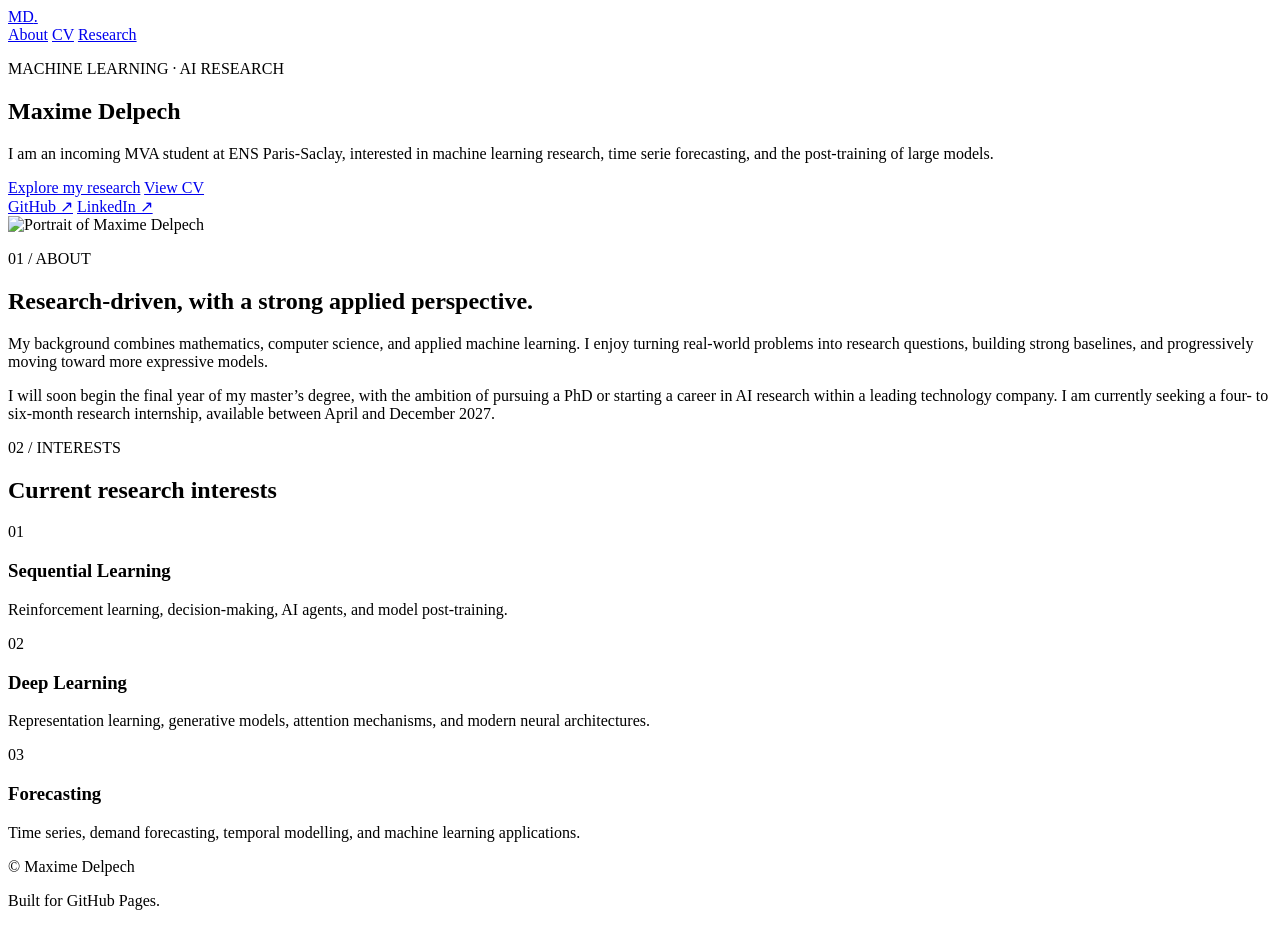
==== index.html @ dcd4242d "change all text" ====
<!DOCTYPE html>
<html lang="en">
<head>
  <meta charset="UTF-8">
  <meta name="viewport" content="width=device-width, initial-scale=1.0">
  <meta name="description" content="Maxime Delpech — Machine Learning and AI Research portfolio.">
  <title>Maxime Delpech — AI Research</title>
  <link rel="preconnect" href="https://fonts.googleapis.com">
  <link rel="preconnect" href="https://fonts.gstatic.com" crossorigin>
  <link href="https://fonts.googleapis.com/css2?family=DM+Mono:wght@400;500&family=Inter:wght@400;500;600&display=swap" rel="stylesheet">
  <link rel="stylesheet" href="styles.css">
</head>
<body>
  <header class="site-header">
    <a class="brand" href="index.html">MD<span>.</span></a>
    <nav aria-label="Main navigation">
      <a class="active" href="index.html">About</a>
      <a href="cv.html">CV</a>
      <a href="research.html">Research</a>
    </nav>
  </header>

  <main>
    <section class="hero">
      <div class="hero-copy">
        <p class="eyebrow">MACHINE LEARNING · AI RESEARCH</p>
        <h1>Maxime Delpech</h1>
        <p class="lead">
          I am an incoming MVA student at ENS Paris-Saclay, interested in
          machine learning research, time serie forecasting,
          and the post-training of large models.
        </p>
        <div class="hero-actions">
          <a class="button primary" href="research.html">Explore my research</a>
          <a class="button secondary" href="cv.html">View CV</a>
        </div>
        <div class="social-links">
          <a href="https://github.com/MDelpech" target="_blank" rel="noreferrer">GitHub ↗</a>
          <a href="https://www.linkedin.com/in/mdelpech/" target="_blank" rel="noreferrer">LinkedIn ↗</a>
        </div>
      </div>

      <div class="portrait-card">
        <img
          class="profile-photo"
          src="./assets/profile.jpg"
          alt="Portrait of Maxime Delpech"
        >
      </div>

    <section class="section-grid">
      <div>
        <p class="section-label">01 / ABOUT</p>
        <h2>Research-driven, with a strong applied perspective.</h2>
      </div>
      <div class="body-copy">
        <p>
          My background combines mathematics, computer science, and applied
          machine learning. I enjoy turning real-world problems into
          research questions, building strong baselines, and progressively
          moving toward more expressive models.
        </p>
        <p>
          I will soon begin the final year of my master’s degree, with the ambition of pursuing a PhD or starting a career in AI research within a leading technology company. I am currently seeking a four- to six-month research internship, available between April and December 2027.
        </p>
      </div>
    </section>

    <section class="cards-section">
      <div class="section-heading">
        <p class="section-label">02 / INTERESTS</p>
        <h2>Current research interests</h2>
      </div>
      <div class="cards three-columns">
        <article class="card">
          <span class="card-index">01</span>
          <h3>Sequential Learning</h3>
          <p>Reinforcement learning, decision-making, AI agents, and model post-training.</p>
        </article>
        <article class="card">
          <span class="card-index">02</span>
          <h3>Deep Learning</h3>
          <p>Representation learning, generative models, attention mechanisms, and modern neural architectures.</p>
        </article>
        <article class="card">
          <span class="card-index">03</span>
          <h3>Forecasting</h3>
          <p>Time series, demand forecasting, temporal modelling, and machine learning applications.
</p>
        </article>
      </div>
    </section>
 <!-- 
    <section class="featured">
      <div>
        <p class="section-label">03 / FEATURED WORK</p>
        <h2>Dish Forecasting with Set-Based Neural Networks</h2>
        <p>
          A research-oriented forecasting project that predicts dish-level
          choice rates while accounting for the composition of the full menu.
        </p>
      </div>
      <a class="text-link" href="research.html">Read the project overview →</a>
    </section> -->
  </main>

  <footer>
    <p>© <span id="year"></span> Maxime Delpech</p>
    <p>Built for GitHub Pages.</p>
  </footer>

  <script src="script.js"></script>
</body>
</html>
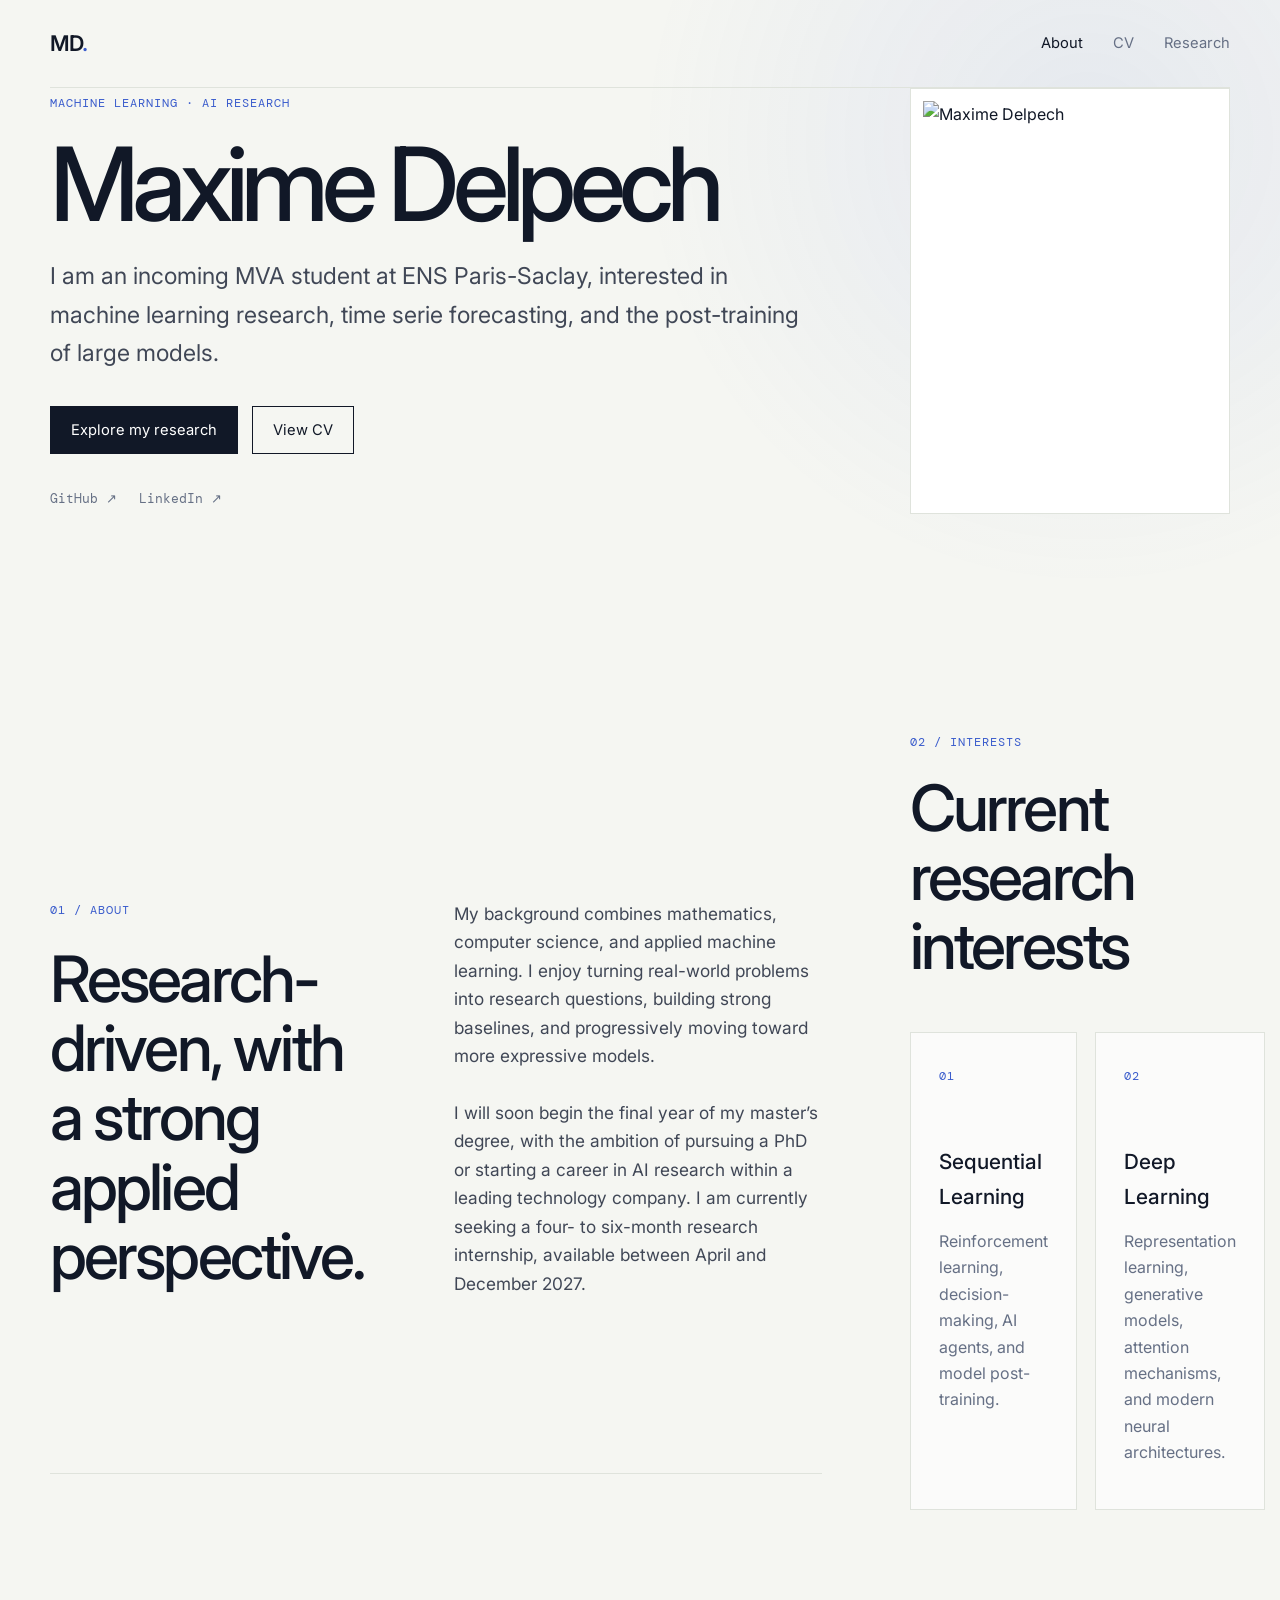
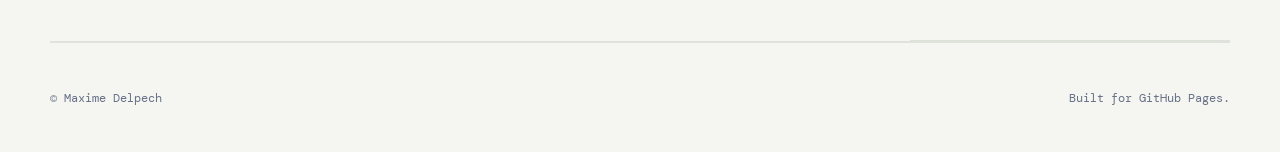
==== commit 797c8290: "add balise in header" ====
--- a/index.html
+++ b/index.html
@@ -1,6 +1,19 @@
 <!DOCTYPE html>
 <html lang="en">
 <head>
+<title>Maxime Delpech | Machine Learning & Applied Mathematics</title>
+
+<meta
+  name="description"
+  content="Personal website of Maxime Delpech, MVA student at ENS Paris-Saclay, interested in machine learning, deep learning and applied mathematics."
+>
+
+<meta name="robots" content="index, follow">
+
+<link rel="canonical" href="https://mdelpech.github.io/website/">
+
+
+
   <meta charset="UTF-8">
   <meta name="viewport" content="width=device-width, initial-scale=1.0">
   <meta name="description" content="Maxime Delpech — Machine Learning and AI Research portfolio.">
@@ -44,7 +57,8 @@
         <img
           class="profile-photo"
           src="./assets/profile.jpg"
-          alt="Portrait of Maxime Delpech"
+          alt="Maxime Delpech"
+          class="profile-picture"
         >
       </div>
 
--- a/styles.css
+++ b/styles.css
@@ -0,0 +1,642 @@
+:root {
+  --bg: #f5f6f2;
+  --surface: #ffffff;
+  --text: #111827;
+  --muted: #667085;
+  --line: #dfe3dc;
+  --accent: #3a5ccc;
+  --accent-soft: #e9edff;
+  --max-width: 1180px;
+}
+
+* {
+  box-sizing: border-box;
+}
+
+html {
+  scroll-behavior: smooth;
+}
+
+body {
+  margin: 0;
+  background:
+    radial-gradient(circle at 85% 8%, rgba(58, 92, 204, 0.09), transparent 28rem),
+    var(--bg);
+  color: var(--text);
+  font-family: "Inter", sans-serif;
+  line-height: 1.65;
+}
+
+a {
+  color: inherit;
+  text-decoration: none;
+}
+
+.site-header {
+  width: min(calc(100% - 40px), var(--max-width));
+  margin: 0 auto;
+  min-height: 88px;
+  display: flex;
+  align-items: center;
+  justify-content: space-between;
+  border-bottom: 1px solid var(--line);
+}
+
+.brand {
+  font-size: 1.35rem;
+  font-weight: 600;
+  letter-spacing: -0.05em;
+}
+
+.brand span {
+  color: var(--accent);
+}
+
+nav {
+  display: flex;
+  gap: 30px;
+}
+
+nav a {
+  color: var(--muted);
+  font-size: 0.92rem;
+}
+
+nav a:hover,
+nav a.active {
+  color: var(--text);
+}
+
+main {
+  width: min(calc(100% - 40px), var(--max-width));
+  margin: 0 auto;
+}
+
+.hero {
+  min-height: 720px;
+  display: grid;
+  grid-template-columns: 1.45fr 0.75fr;
+  align-items: center;
+  gap: 88px;
+  border-bottom: 1px solid var(--line);
+}
+
+.eyebrow,
+.section-label,
+.timeline-date,
+.card-index {
+  margin: 0;
+  font-family: "DM Mono", monospace;
+  font-size: 0.78rem;
+  letter-spacing: 0.08em;
+  text-transform: uppercase;
+  color: var(--accent);
+}
+
+h1,
+h2,
+h3,
+p {
+  margin-top: 0;
+}
+
+h1 {
+  margin-bottom: 24px;
+  font-size: clamp(3.8rem, 8vw, 7.4rem);
+  line-height: 0.96;
+  letter-spacing: -0.065em;
+  font-weight: 500;
+}
+
+.hero .eyebrow {
+  margin-bottom: 22px;
+}
+
+.lead {
+  max-width: 760px;
+  color: #404756;
+  font-size: clamp(1.15rem, 2vw, 1.45rem);
+  line-height: 1.65;
+}
+
+.lead.narrow {
+  max-width: 680px;
+}
+
+.hero-actions {
+  display: flex;
+  gap: 14px;
+  margin-top: 34px;
+  flex-wrap: wrap;
+}
+
+.button {
+  display: inline-flex;
+  align-items: center;
+  justify-content: center;
+  min-height: 48px;
+  padding: 0 20px;
+  border: 1px solid var(--text);
+  font-size: 0.92rem;
+  transition: 160ms ease;
+}
+
+.button.primary {
+  background: var(--text);
+  color: white;
+}
+
+.button.primary:hover {
+  background: var(--accent);
+  border-color: var(--accent);
+}
+
+.button.secondary:hover {
+  background: var(--surface);
+}
+
+.social-links {
+  display: flex;
+  gap: 22px;
+  margin-top: 34px;
+  flex-wrap: wrap;
+  color: var(--muted);
+  font-family: "DM Mono", monospace;
+  font-size: 0.8rem;
+}
+
+.social-links a:hover,
+.text-link:hover,
+.project-links a:hover {
+  color: var(--accent);
+}
+
+.portrait-card {
+  background: var(--surface);
+  border: 1px solid var(--line);
+  padding: 16px;
+}
+
+.portrait-placeholder {
+  aspect-ratio: 4 / 5;
+  display: grid;
+  place-items: center;
+  background:
+    linear-gradient(145deg, rgba(58, 92, 204, 0.13), rgba(255, 255, 255, 0.2)),
+    repeating-linear-gradient(
+      0deg,
+      transparent,
+      transparent 23px,
+      rgba(58, 92, 204, 0.06) 24px
+    );
+}
+
+.portrait-placeholder span {
+  font-family: "DM Mono", monospace;
+  font-size: clamp(3rem, 7vw, 5rem);
+  color: var(--accent);
+}
+
+.portrait-card p {
+  margin: 13px 0 0;
+  color: var(--muted);
+  font-size: 0.78rem;
+  text-align: center;
+}
+
+.section-grid {
+  display: grid;
+  grid-template-columns: 0.9fr 1.1fr;
+  gap: 90px;
+  padding: 130px 0;
+  border-bottom: 1px solid var(--line);
+}
+
+.section-grid h2,
+.section-heading h2,
+.featured h2,
+.page-intro h1 {
+  font-size: clamp(2.2rem, 5vw, 4.4rem);
+  line-height: 1.08;
+  letter-spacing: -0.045em;
+  font-weight: 500;
+}
+
+.section-grid h2 {
+  margin-top: 24px;
+}
+
+.body-copy {
+  color: #404756;
+  font-size: 1.08rem;
+}
+
+.body-copy p + p {
+  margin-top: 28px;
+}
+
+.cards-section {
+  padding: 130px 0;
+  border-bottom: 1px solid var(--line);
+}
+
+.section-heading {
+  margin-bottom: 52px;
+}
+
+.section-heading h2 {
+  margin-top: 20px;
+  margin-bottom: 0;
+}
+
+.cards {
+  display: grid;
+  gap: 18px;
+}
+
+.three-columns {
+  grid-template-columns: repeat(3, 1fr);
+}
+
+.two-columns {
+  grid-template-columns: repeat(2, 1fr);
+}
+
+.card {
+  min-height: 260px;
+  padding: 28px;
+  border: 1px solid var(--line);
+  background: rgba(255, 255, 255, 0.63);
+  transition: transform 160ms ease, border-color 160ms ease;
+}
+
+.card:hover {
+  transform: translateY(-3px);
+  border-color: #b7c2e9;
+}
+
+.card h3 {
+  margin: 58px 0 14px;
+  font-size: 1.3rem;
+  font-weight: 500;
+}
+
+.card p {
+  color: var(--muted);
+}
+
+.featured {
+  display: flex;
+  align-items: end;
+  justify-content: space-between;
+  gap: 50px;
+  padding: 120px 0;
+}
+
+.featured h2 {
+  max-width: 760px;
+  margin: 20px 0;
+}
+
+.featured p {
+  max-width: 690px;
+  color: var(--muted);
+  font-size: 1.05rem;
+}
+
+.text-link,
+.project-links a {
+  font-family: "DM Mono", monospace;
+  font-size: 0.84rem;
+}
+
+footer {
+  width: min(calc(100% - 40px), var(--max-width));
+  margin: 0 auto;
+  min-height: 110px;
+  display: flex;
+  justify-content: space-between;
+  align-items: center;
+  border-top: 1px solid var(--line);
+  color: var(--muted);
+  font-family: "DM Mono", monospace;
+  font-size: 0.76rem;
+}
+
+footer p {
+  margin: 0;
+}
+
+.page-intro {
+  padding: 120px 0 110px;
+  border-bottom: 1px solid var(--line);
+}
+
+.page-intro h1 {
+  max-width: 980px;
+  margin: 24px 0 28px;
+}
+
+.small-note {
+  color: var(--muted);
+  margin-top: 14px;
+  font-size: 0.78rem;
+}
+
+code {
+  background: var(--accent-soft);
+  padding: 2px 6px;
+  border-radius: 3px;
+}
+
+.cv-section {
+  display: grid;
+  grid-template-columns: 240px 1fr;
+  gap: 70px;
+  padding: 100px 0;
+  border-bottom: 1px solid var(--line);
+}
+
+.timeline {
+  display: grid;
+  gap: 55px;
+}
+
+.timeline-item {
+  display: grid;
+  grid-template-columns: 150px 1fr;
+  gap: 30px;
+}
+
+.timeline-item h2,
+.project-list h2 {
+  margin-bottom: 5px;
+  font-size: 1.35rem;
+  font-weight: 500;
+}
+
+.timeline-item p,
+.project-list p,
+.skill-grid p {
+  color: var(--muted);
+}
+
+.muted {
+  color: var(--muted);
+  margin-bottom: 14px;
+}
+
+.project-list {
+  display: grid;
+  gap: 42px;
+}
+
+.project-list article {
+  padding-bottom: 35px;
+  border-bottom: 1px solid var(--line);
+}
+
+.project-list article:last-child {
+  padding-bottom: 0;
+  border-bottom: 0;
+}
+
+.skill-grid {
+  display: grid;
+  grid-template-columns: repeat(3, 1fr);
+  gap: 18px;
+}
+
+.skill-grid > div {
+  padding: 24px;
+  border: 1px solid var(--line);
+  background: rgba(255,255,255,0.55);
+}
+
+.skill-grid h3 {
+  font-size: 1rem;
+  margin-bottom: 12px;
+}
+
+.research-project {
+  display: grid;
+  grid-template-columns: 240px 1fr;
+  gap: 70px;
+  padding: 110px 0;
+  border-bottom: 1px solid var(--line);
+}
+
+.research-meta p + p {
+  margin-top: 18px;
+  color: var(--muted);
+  font-family: "DM Mono", monospace;
+  font-size: 0.76rem;
+}
+
+.research-content h2 {
+  max-width: 800px;
+  margin-bottom: 24px;
+  font-size: clamp(2.2rem, 4vw, 3.7rem);
+  line-height: 1.1;
+  letter-spacing: -0.04em;
+  font-weight: 500;
+}
+
+.project-summary {
+  max-width: 800px;
+  color: #404756;
+  font-size: 1.16rem;
+}
+
+.research-details {
+  display: grid;
+  grid-template-columns: repeat(3, 1fr);
+  gap: 22px;
+  margin: 55px 0 36px;
+}
+
+.research-details h3 {
+  margin-bottom: 10px;
+  font-size: 1rem;
+}
+
+.research-details p {
+  color: var(--muted);
+  font-size: 0.94rem;
+}
+
+.tag-row {
+  display: flex;
+  gap: 9px;
+  flex-wrap: wrap;
+}
+
+.tag-row span {
+  padding: 7px 11px;
+  border: 1px solid var(--line);
+  background: var(--surface);
+  font-family: "DM Mono", monospace;
+  font-size: 0.72rem;
+}
+
+.project-links {
+  display: flex;
+  gap: 26px;
+  margin-top: 35px;
+  flex-wrap: wrap;
+}
+
+.project-links a[aria-disabled="true"] {
+  color: var(--muted);
+  pointer-events: none;
+}
+
+.publication-section {
+  display: grid;
+  grid-template-columns: 240px 1fr;
+  gap: 70px;
+  padding: 110px 0;
+}
+
+.empty-state {
+  padding: 40px;
+  border: 1px dashed #b8c0b5;
+}
+
+.empty-state h2 {
+  margin-bottom: 10px;
+  font-size: 1.4rem;
+  font-weight: 500;
+}
+
+.empty-state p {
+  margin: 0;
+  color: var(--muted);
+}
+
+@media (max-width: 900px) {
+  .hero,
+  .section-grid,
+  .cv-section,
+  .research-project,
+  .publication-section {
+    grid-template-columns: 1fr;
+    gap: 50px;
+  }
+
+  .hero {
+    padding: 100px 0;
+  }
+
+  .portrait-card {
+    max-width: 500px;
+  }
+
+  .three-columns,
+  .research-details,
+  .skill-grid {
+    grid-template-columns: 1fr;
+  }
+
+  .two-columns {
+    grid-template-columns: 1fr;
+  }
+
+  .timeline-item {
+    grid-template-columns: 1fr;
+    gap: 10px;
+  }
+
+  .featured {
+    align-items: flex-start;
+    flex-direction: column;
+  }
+}
+
+@media (max-width: 620px) {
+  .site-header {
+    min-height: 74px;
+  }
+
+  nav {
+    gap: 16px;
+  }
+
+  nav a {
+    font-size: 0.82rem;
+  }
+
+  h1 {
+    font-size: 3.6rem;
+  }
+
+  .hero {
+    min-height: auto;
+    padding: 80px 0;
+  }
+
+  .section-grid,
+  .cards-section,
+  .cv-section,
+  .research-project,
+  .publication-section {
+    padding: 80px 0;
+  }
+
+  .page-intro {
+    padding: 80px 0;
+  }
+
+  footer {
+    padding: 28px 0;
+    flex-direction: column;
+    align-items: flex-start;
+    gap: 8px;
+  }
+
+}
+
+  /* Desktop */
+.hero {
+  grid-template-columns: minmax(0, 1fr) 320px;
+}
+
+.portrait-card {
+  width: 320px;
+  max-width: 100%;
+  padding: 12px;
+  justify-self: end;
+  align-self: center;
+  background: white;
+  border: 1px solid var(--line);
+}
+
+.profile-photo {
+  width: 100%;
+  height: 400px;
+  display: block;
+  object-fit: cover;
+  object-position: center;
+}
+
+/* Mobile */
+@media (max-width: 900px) {
+  .hero {
+    grid-template-columns: 1fr;
+  }
+
+  .portrait-card {
+    justify-self: start;
+  }
+
+  .profile-picture {
+  display: block;
+}
+
+/* Hide the picture on phones */
+@media (max-width: 765px) {
+  .profile-picture {
+    display: none;
+  }
+}
+}
